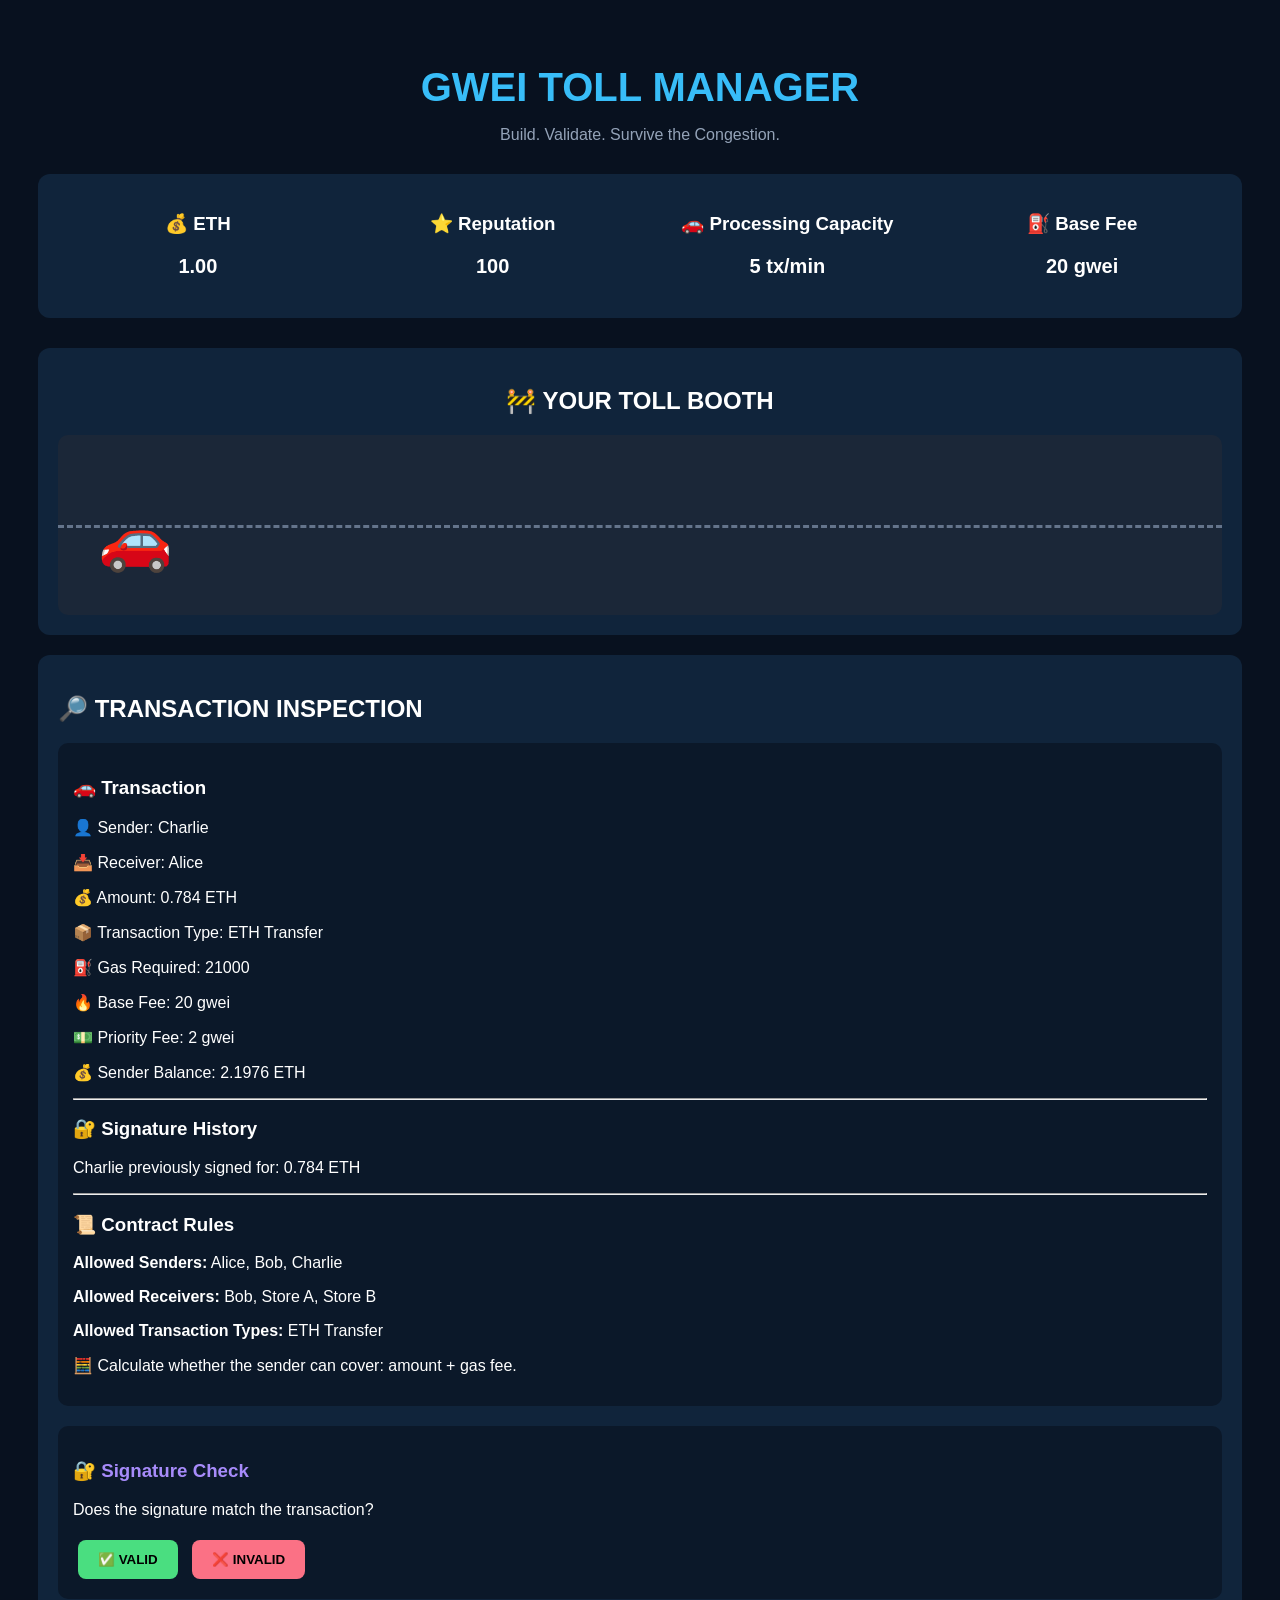
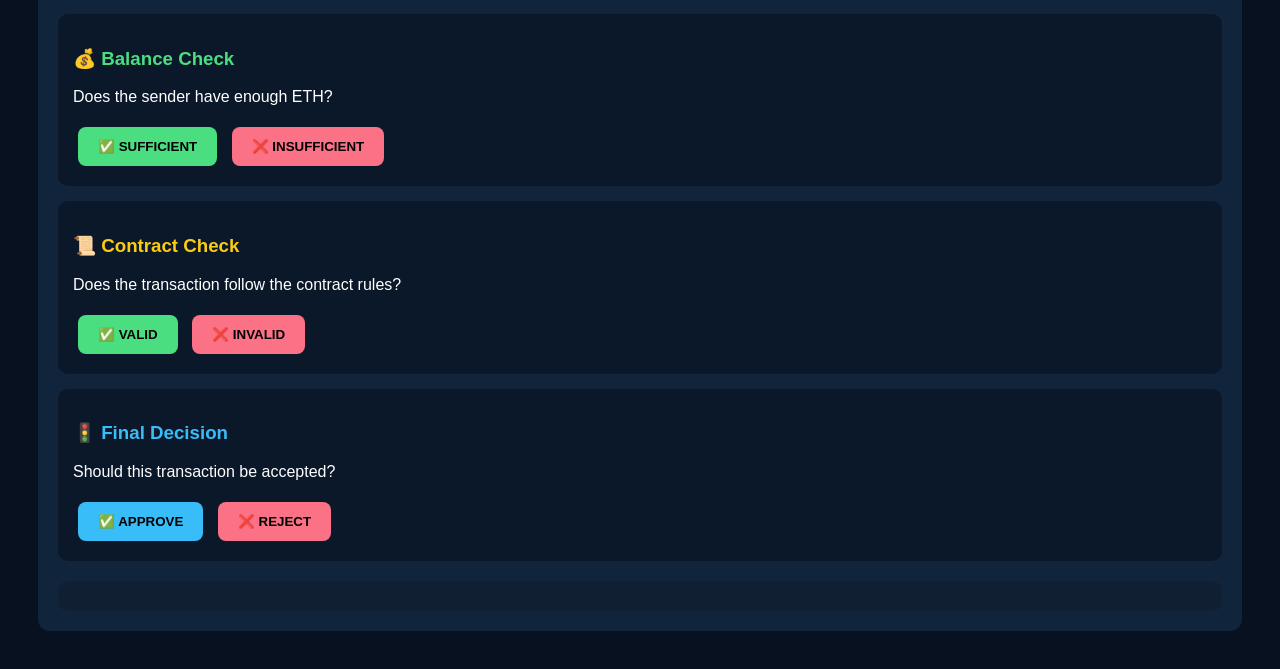
==== task2/gwei_toll_manager/index.html @ aa93d564 "added the game" ====
<!DOCTYPE html>
<html lang="en">

<head>

    <meta charset="UTF-8">

    <meta name="viewport" content="width=device-width, initial-scale=1.0">

    <title>Gwei Toll Manager</title>

    <link rel="stylesheet" href="style.css">

</head>


<body>

    <h1>GWEI TOLL MANAGER</h1>

    <p>Build. Validate. Survive the Congestion.</p>


    <!-- PLAYER STATS -->

    <div id="stats">

        <div class="stat">

            <h3>💰 ETH</h3>

            <p id="eth">1.00</p>

        </div>


        <div class="stat">

            <h3>⭐ Reputation</h3>

            <p id="reputation">100</p>

        </div>


        <div class="stat">

            <h3>🚗 Processing Capacity</h3>

            <p id="capacity">5 tx/min</p>

        </div>


        <div class="stat">

            <h3>⛽ Base Fee</h3>

            <p id="base-fee">20 gwei</p>

        </div>

    </div>



    <!-- TOLL BOOTH -->

    <div id="toll-booth">

        <h2>🚧 YOUR TOLL BOOTH</h2>

        <div id="road">

            <div id="car">

                🚗

            </div>

        </div>

    </div>



    <!-- TRANSACTION INSPECTION -->

    <div id="transaction-panel">

        <h2>🔎 TRANSACTION INSPECTION</h2>


        <div id="transaction-details">

            Select a car to inspect its transaction.

        </div>



        <!-- SIGNATURE CHECK -->

        <div id="signature-check">

            <h3>🔐 Signature Check</h3>

            <p>
                Does the signature match the transaction?
            </p>


            <button id="signature-valid">

                ✅ VALID

            </button>


            <button id="signature-invalid">

                ❌ INVALID

            </button>

        </div>



        <!-- BALANCE CHECK -->

        <div id="balance-check">

            <h3>💰 Balance Check</h3>

            <p>
                Does the sender have enough ETH?
            </p>


            <button id="balance-sufficient">

                ✅ SUFFICIENT

            </button>


            <button id="balance-insufficient">

                ❌ INSUFFICIENT

            </button>

        </div>



        <!-- CONTRACT CHECK -->

        <div id="contract-check">

            <h3>📜 Contract Check</h3>

            <p>
                Does the transaction follow the contract rules?
            </p>


            <button id="contract-valid">

                ✅ VALID

            </button>


            <button id="contract-invalid">

                ❌ INVALID

            </button>

        </div>



        <!-- FINAL DECISION -->

        <div id="final-decision">

            <h3>🚦 Final Decision</h3>

            <p>
                Should this transaction be accepted?
            </p>


            <button id="approve">

                ✅ APPROVE

            </button>


            <button id="reject">

                ❌ REJECT

            </button>

        </div>



        <!-- VALIDATION REPORT -->

        <div id="validation-report">

        </div>

    </div>


    <script src="game.js"></script>

</body>

</html>
---- task2/gwei_toll_manager/style.css ----
body {

    background-color: #08111f;

    color: white;

    font-family: Arial, sans-serif;

    text-align: center;

    padding: 30px;

}


/* TITLE */

h1 {

    color: #38bdf8;

    font-size: 40px;

    margin-bottom: 5px;

}


body > p {

    color: #94a3b8;

    margin-bottom: 30px;

}


/* PLAYER STATS */

#stats {

    display: flex;

    justify-content: space-around;

    gap: 15px;

    background-color: #10243b;

    padding: 20px;

    border-radius: 12px;

}


.stat {

    flex: 1;

}


.stat h3 {

    margin-bottom: 5px;

}


.stat p {

    font-size: 20px;

    font-weight: bold;

}


/* TOLL BOOTH */

#toll-booth {

    background-color: #10243b;

    margin-top: 30px;

    padding: 20px;

    border-radius: 12px;

}


#road {

    background-color: #1b2738;

    height: 180px;

    border-radius: 10px;

    position: relative;

    overflow: hidden;

}


/* ROAD MARKINGS */

#road::after {

    content: "";

    position: absolute;

    left: 0;

    right: 0;

    top: 50%;

    border-top: 3px dashed #64748b;

}


/* CAR */

#car {

    font-size: 60px;

    position: absolute;

    bottom: 40px;

    left: 40px;

}


/* TRANSACTION PANEL */

#transaction-panel {

    background-color: #10243b;

    margin-top: 20px;

    padding: 20px;

    border-radius: 12px;

    text-align: left;

}


/* TRANSACTION DETAILS */

#transaction-details {

    background-color: #0b1829;

    padding: 15px;

    border-radius: 10px;

    margin-bottom: 20px;

}


/* CHECK SECTIONS */

#signature-check,
#balance-check,
#contract-check,
#final-decision {

    background-color: #0b1829;

    padding: 15px;

    margin-top: 15px;

    border-radius: 10px;

}


#signature-check h3 {

    color: #a78bfa;

}


#balance-check h3 {

    color: #4ade80;

}


#contract-check h3 {

    color: #facc15;

}


#final-decision h3 {

    color: #38bdf8;

}


/* BUTTONS */

button {

    padding: 12px 20px;

    margin: 5px;

    border: none;

    border-radius: 8px;

    font-weight: bold;

    cursor: pointer;

}


button:hover {

    transform: scale(1.03);

}


#signature-valid,
#balance-sufficient,
#contract-valid {

    background-color: #4ade80;

}


#signature-invalid,
#balance-insufficient,
#contract-invalid {

    background-color: #fb7185;

}


#approve {

    background-color: #38bdf8;

}


#reject {

    background-color: #fb7185;

}


/* SELECTED ANSWER */

.selected {

    outline: 3px solid #38bdf8;

    transform: scale(1.03);

}


/* VALIDATION REPORT */

#validation-report {

    margin-top: 20px;

    padding: 15px;

    background-color: #111f32;

    border-radius: 10px;

}


/* MOBILE */

@media (max-width: 700px) {

    #stats {

        flex-direction: column;

    }

    body {

        padding: 15px;

    }

}
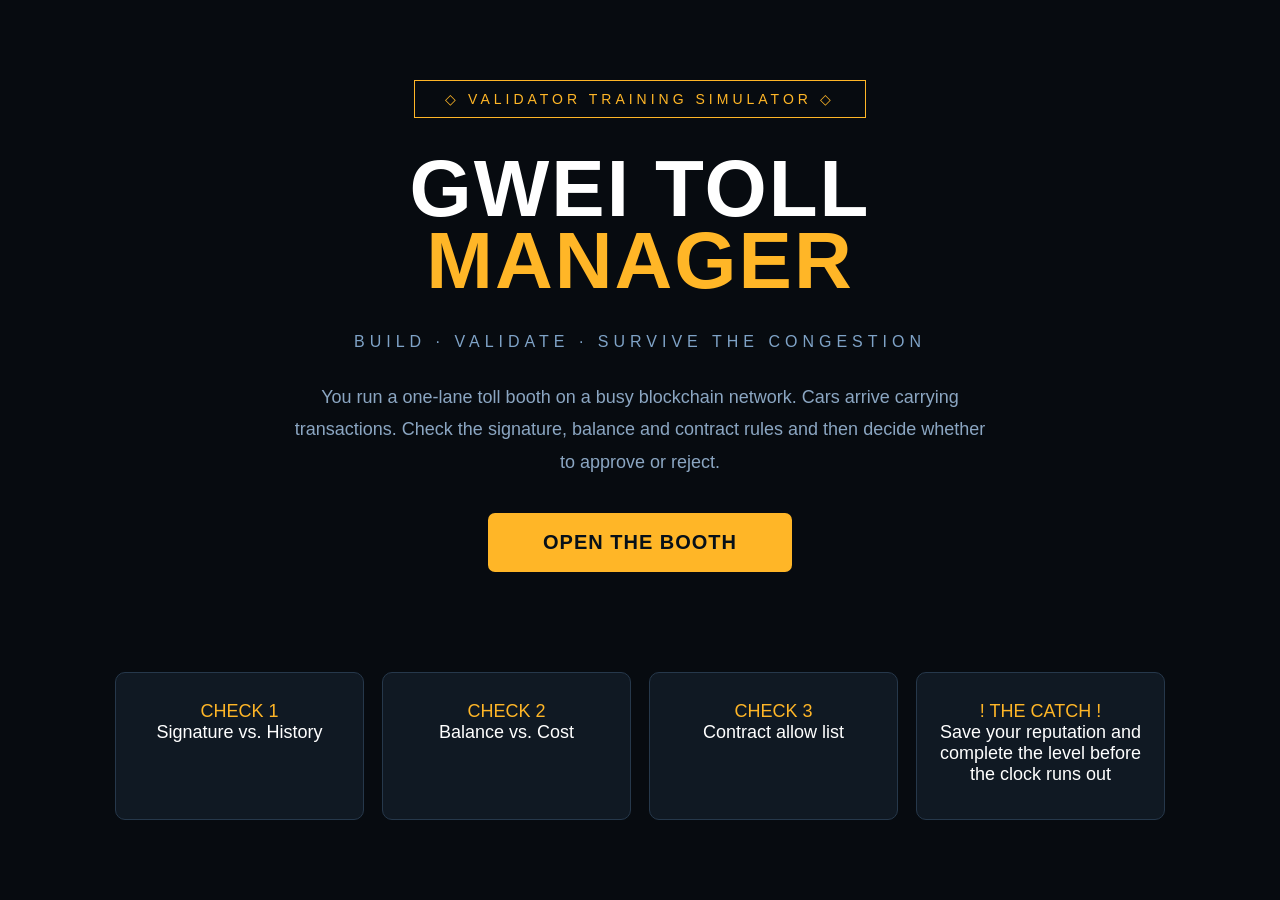
==== commit 4c8a8f29: "Completed the game" ====
--- a/task2/gwei_toll_manager/index.html
+++ b/task2/gwei_toll_manager/index.html
@@ -16,208 +16,434 @@
 
 <body>
 
-    <h1>GWEI TOLL MANAGER</h1>
-
-    <p>Build. Validate. Survive the Congestion.</p>
-
-
-    <!-- PLAYER STATS -->
-
-    <div id="stats">
-
-        <div class="stat">
-
-            <h3>💰 ETH</h3>
-
-            <p id="eth">1.00</p>
-
+    <main id="start-screen">
+
+        <div id="game-label">
+            ◇ VALIDATOR TRAINING SIMULATOR ◇
         </div>
 
-
-        <div class="stat">
-
-            <h3>⭐ Reputation</h3>
-
-            <p id="reputation">100</p>
-
+        <h1>
+            GWEI TOLL
+            <span>MANAGER</span> <!--used when u want to style a piece of text differently-->
+        </h1>
+
+        <p id="tagline">
+            BUILD · VALIDATE · SURVIVE THE CONGESTION
+        </p>
+
+        <p id="description">
+            You run a one-lane toll booth on a busy
+            blockchain network. Cars arrive carrying
+            transactions. Check the signature, balance
+            and contract rules and then decide whether
+            to approve or reject.
+        </p>
+
+        <button id="start-button">
+            OPEN THE BOOTH
+        </button>
+
+        <div id="game-rule">
+            <div class="rule-card">
+                <div class="rule-number">
+                    CHECK 1
+                </div>
+                
+            
+                <h3>
+                    Signature vs. History 
+                </h3>
+
+            </div>
+        
+
+            <div class="rule-card">
+                <div class="rule-number">
+                    CHECK 2
+                </div> 
+                <h3>
+                    Balance vs. Cost
+                </h3>
+            </div>
+            
+            <div class="rule-card">
+                <div class="rule-number">
+                    CHECK 3
+                </div>
+                <h3>
+                    Contract allow list
+                </h3>
+            </div>
+
+            <div class="rule-card">
+                <div class="rule-number">
+                    ! THE CATCH !
+                </div>
+                <h3>
+                    Save your reputation and complete the level before the clock runs out
+                </h3>
+            </div>
         </div>
-
-
-        <div class="stat">
-
-            <h3>🚗 Processing Capacity</h3>
-
-            <p id="capacity">5 tx/min</p>
-
+    </main>
+
+    <main id="game-screen">
+
+        <header id="game-header">
+
+            <h1>GWEI TOLL MANAGER</h1>
+
+            <div id="level-info">
+                ⭐ LEVEL 1
+            </div>
+
+        </header>
+
+        <section id="player-status">
+
+            <div class="status-card">
+
+                <span>BALANCE</span>
+
+                <strong id="eth">
+                    1.000 ETH
+                </strong>
+
+            </div>
+
+
+            <div class="status-card">
+
+                <span>REPUTATION</span>
+
+                <strong id="reputation">
+                    100
+                </strong>
+
+            </div>
+
+
+            <div class="status-card">
+
+                <span>LEVEL</span>
+
+                <strong id="capacity">
+                    
+                </strong>
+
+            </div>
+
+
+            <div class="status-card">
+
+                <span>QUOTA</span>
+
+                <strong id="quota">
+                    0 / 8
+                </strong>
+
+            </div>
+
+        </section>
+
+
+        <!-- NETWORK MONITOR -->
+
+        <section id="network-monitor">
+
+            <h2>
+                OVERHEAD NETWORK MONITOR
+            </h2>
+
+            <div id="congestion-bar">
+
+                <div id="congestion-level"></div>
+
+            </div>
+
+            <div id="congestion-text">
+
+                CONGESTION
+
+                <span id="congestion-percent">
+                    0%
+                </span>
+
+            </div>
+
+        </section>
+
+
+        <!-- MAIN GAME AREA -->
+        <!--class=status card for the four blocks because one CSS can style all four
+        and use id eg. id="eth","quota", etc for ones that need individually controlling usinf the js -->
+        <section id="game-area">
+
+
+            <!-- LEFT SIDE -->
+
+            <div id="left-column">
+
+
+                <!-- TOLL ROAD -->
+
+                <div id="toll-road">
+
+                    <div id="incoming-car">
+                        🚗
+                    </div>
+
+
+                    <div id="toll-booth">
+                        🚧
+
+                        <span>
+                            TOLL BOOTH
+                        </span>
+
+                    </div>
+
+                </div>
+
+
+                <!-- QUEUE -->
+
+                <div id="queue-area">
+
+                    <div class="booth-card">
+                        <!--strong is used for ones that need to be shown in bold-->
+                        <strong>
+                            BOOTH 1
+                        </strong>
+
+                        <span>
+                            (YOU)
+                        </span>
+
+                    </div>
+
+
+                    <div class="booth-card locked">
+
+                        🔒
+
+                        <span>
+                            LOCKED
+                        </span>
+
+                    </div>
+
+
+                    <p id="queue-count">
+                        Queue: 0 waiting
+                    </p>
+
+                </div>
+
+
+               
+
+            </div>
+
+
+            <!-- RIGHT SIDE -->
+
+            <div id="right-column">
+
+                 <!-- CONTRACT RULES -->
+
+                <div id="contract-rules">
+
+                    <h2>
+                        📜 CONTRACT RULES — THIS LEVEL
+                    </h2>
+
+
+                    <p>
+                        SENDERS OK:
+                        <span>Alice</span>
+                        <span>Bob</span>
+                        <span>Carol</span>
+                    </p>
+
+
+                    <p>
+                        RECEIVERS OK:
+                        <span>Dave</span>
+                        <span>Eve</span>
+                        <span>DEX Pool</span>
+                    </p>
+
+
+                    <p>
+                        TYPES OK:
+                        <span>Transfer</span>
+                        <span>Swap</span>
+                    </p>
+
+                </div>
+
+
+                <!-- TRANSACTION -->
+
+                <div id="transaction-panel">
+
+                    <div id="transaction-heading">
+
+                        🚙
+
+                        <h2 id="transaction-type">
+                            SWAP
+                        </h2>
+
+                    </div>
+
+
+                    <div id="transaction-timer">
+
+                        <div id="timer-bar"></div>
+
+                        <span id="time-remaining">
+                            25.4s
+                        </span>
+
+                    </div>
+
+
+                    <!-- TRANSACTION DETAILS -->
+
+                    <div id="transaction-details">
+
+    
+
+                    </div>
+
+
+                    <!-- CONTRACT CHECK -->
+
+                    <div class="evidence-card">
+
+                        <h3>
+                            1 · CONTRACT COMPLIANCE
+                        </h3>
+
+                        <p>
+                            Sender / Receiver
+                            <span id="contract-sender-receiver">
+                                —
+                            </span>
+                        </p>
+
+                        <p>
+                            Type requested
+                            <span id="contract-type">
+                                —
+                            </span>
+                        </p>
+
+                    </div>
+
+
+                    <!-- SIGNATURE CHECK -->
+
+                    <div class="evidence-card">
+
+                        <h3>
+                            2 · SIGNATURE HISTORY
+                        </h3>
+
+                        <p>
+                            Sender previously signed for
+                            <span id="signed-amount">
+                                —
+                            </span>
+                        </p>
+
+                        <p>
+                            This transaction claims
+                            <span id="claimed-amount">
+                                —
+                            </span>
+                        </p>
+
+                    </div>
+
+
+                    <!-- BALANCE CHECK -->
+
+                    <div class="evidence-card">
+
+                        <h3>
+                            3 · BALANCE CHECK
+                        </h3>
+
+                        <p>
+                            Sender's balance
+                            <span id="sender-balance">
+                                —
+                            </span>
+                        </p>
+
+                        <p>
+                            Amount + gas cost required
+                            <span id="total-cost">
+                                —
+                            </span>
+                        </p>
+
+                    </div>
+
+
+                    <!-- FINAL DECISION -->
+
+                    <div id="final-decision">
+
+                        <button id="approve">
+
+                            ▲ ACCEPT
+
+                            <small>
+                                raise the barrier
+                            </small>
+
+                        </button>
+
+
+                        <button id="reject">
+
+                            ▼ REJECT
+
+                            <small>
+                                block the car
+                            </small>
+
+                        </button>
+
+                    </div>
+
+                </div>
+
+            </div>
+
+        </section>
+    <div id="result-popup" class="result-popup">
+        <div class="result-box">
+            <h2 id="result-title">
+
+            </h2>
+            <div id="result-reasons">
+
+            </div>
+            <button id="continue-button">
+                CONTINUE
+            </button>
+
+            <button id="restart-button" style="display: none;">
+                RESTART LEVEL
+            </button>
         </div>
-
-
-        <div class="stat">
-
-            <h3>⛽ Base Fee</h3>
-
-            <p id="base-fee">20 gwei</p>
-
-        </div>
-
     </div>
 
-
-
-    <!-- TOLL BOOTH -->
-
-    <div id="toll-booth">
-
-        <h2>🚧 YOUR TOLL BOOTH</h2>
-
-        <div id="road">
-
-            <div id="car">
-
-                🚗
-
-            </div>
-
-        </div>
-
-    </div>
-
-
-
-    <!-- TRANSACTION INSPECTION -->
-
-    <div id="transaction-panel">
-
-        <h2>🔎 TRANSACTION INSPECTION</h2>
-
-
-        <div id="transaction-details">
-
-            Select a car to inspect its transaction.
-
-        </div>
-
-
-
-        <!-- SIGNATURE CHECK -->
-
-        <div id="signature-check">
-
-            <h3>🔐 Signature Check</h3>
-
-            <p>
-                Does the signature match the transaction?
-            </p>
-
-
-            <button id="signature-valid">
-
-                ✅ VALID
-
-            </button>
-
-
-            <button id="signature-invalid">
-
-                ❌ INVALID
-
-            </button>
-
-        </div>
-
-
-
-        <!-- BALANCE CHECK -->
-
-        <div id="balance-check">
-
-            <h3>💰 Balance Check</h3>
-
-            <p>
-                Does the sender have enough ETH?
-            </p>
-
-
-            <button id="balance-sufficient">
-
-                ✅ SUFFICIENT
-
-            </button>
-
-
-            <button id="balance-insufficient">
-
-                ❌ INSUFFICIENT
-
-            </button>
-
-        </div>
-
-
-
-        <!-- CONTRACT CHECK -->
-
-        <div id="contract-check">
-
-            <h3>📜 Contract Check</h3>
-
-            <p>
-                Does the transaction follow the contract rules?
-            </p>
-
-
-            <button id="contract-valid">
-
-                ✅ VALID
-
-            </button>
-
-
-            <button id="contract-invalid">
-
-                ❌ INVALID
-
-            </button>
-
-        </div>
-
-
-
-        <!-- FINAL DECISION -->
-
-        <div id="final-decision">
-
-            <h3>🚦 Final Decision</h3>
-
-            <p>
-                Should this transaction be accepted?
-            </p>
-
-
-            <button id="approve">
-
-                ✅ APPROVE
-
-            </button>
-
-
-            <button id="reject">
-
-                ❌ REJECT
-
-            </button>
-
-        </div>
-
-
-
-        <!-- VALIDATION REPORT -->
-
-        <div id="validation-report">
-
-        </div>
-
-    </div>
+    </main>
 
 
     <script src="game.js"></script>
--- a/task2/gwei_toll_manager/style.css
+++ b/task2/gwei_toll_manager/style.css
@@ -1,322 +1,734 @@
+/*general pg */
 body {
 
-    background-color: #08111f;
+    margin: 0;
+
+    background-color: #070b10;
 
     color: white;
 
     font-family: Arial, sans-serif;
 
+}
+/* # for id and . for classes in css */
+#start-screen {
+
+    min-height: 100vh;
+
+    display: flex;
+
+    flex-direction: column;
+
+    align-items: center;
+
+    justify-content: center;
+
     text-align: center;
 
+    padding: 40px;
+
+    box-sizing: border-box;
+
+}
+/*  GAME LABEL */
+
+#game-label {
+
+    border: 1px solid #ffb627;
+
+    color: #ffb627;
+
+    padding: 10px 30px;
+
+    letter-spacing: 4px;
+
+    font-size: 14px;
+
+    margin-bottom: 25px;
+
+}
+/* TITLE*/
+
+h1 {
+
+    font-size: 80px;
+
+    line-height: 0.9;
+
+    margin: 10px 0 20px;
+
+    letter-spacing: 2px;
+
+}
+
+
+h1 span {
+
+    display: block;
+
+    color: #ffb627;
+
+}
+/*TAGLINE*/
+
+#tagline {
+
+    color: #7fa3c7;
+
+    letter-spacing: 5px;
+
+    font-size: 16px;
+
+    margin-bottom: 30px;
+
+}
+/*DESCRIPTION*/
+
+#description {
+
+    max-width: 700px;
+
+    color: #8ba6c2;
+
+    font-size: 18px;
+
+    line-height: 1.8;
+
+    margin: 0 auto;
+
+}
+/*START BUTTON*/
+
+#start-button {
+
+    margin-top: 35px;
+
+    padding: 18px 55px;
+
+    background-color: #ffb627;
+
+    color: #071018;
+
+    border: none;
+
+    border-radius: 7px;
+
+    font-size: 20px;
+
+    font-weight: bold;
+
+    letter-spacing: 1px;
+
+    cursor: pointer;
+
+    transition: transform 0.2s;
+
+}
+
+/* selector:hover {
+    property: new-value;} */
+#start-button:hover {
+
+    transform: scale(1.05);
+
+}
+
+#game-rule {
+
+    display: flex;
+
+    flex-direction: row;
+
+    gap: 18px;
+
+    width: 100%;
+
+    max-width: 1050px;
+
+    margin-top: 100px; /* space from the start button */
+
+}
+
+.rule-card {
+
+    flex: 1;
+
+    background-color: #101923;
+
+    border: 1px solid #26384b;
+
+    border-radius: 10px;
+
+    padding: 28px 20px;
+
+    min-height: 90px;
+
+    transition: transform 0.2s, border-colour 0.2s;
+
+}
+
+.rule-card h3 {
+
+    margin: 0;
+
+    font-size: 18px;
+
+    font-weight: normal;
+
+}
+
+.rule-number{
+    margin: 0;
+
+    font-size: 18px;
+
+    font-weight: normal;
+
+    color:#ffb627
+
+}
+.rule-card:hover {
+
+    transform: translateY(-5px);
+
+    border-color: #ffb627;
+
+}
+
+#game-screen {
+
+    display: none;
+
+    min-height: 100vh;
+
+    padding: 25px;
+
+    box-sizing: border-box;
+
+}
+
+#game-header {
+
+    display: flex;
+
+    justify-content: space-between;
+
+    align-items: center;
+
+    padding-bottom: 15px;
+
+    border-bottom: 1px solid #26384b;
+
+}
+
+#game-header h1 {
+
+    font-size: 25px;
+
+    margin: 0;
+
+}
+
+#player-status {
+
+    display: flex;
+
+    gap: 15px;
+
+    margin-top: 15px;
+
+}
+
+.status-card {
+
+    flex: 1;
+
+    background-color: #101923;
+
+    border: 1px solid #26384b;
+
+    border-radius: 10px;
+
+    padding: 20px;
+
+}
+
+.status-card span {
+
+    display: block;
+
+    color: #7fa3c7;
+
+    font-size: 13px;
+
+    letter-spacing: 3px;
+
+}
+
+.status-card strong {
+
+    display: block;
+
+    margin-top: 10px;
+
+    font-size: 24px;
+
+    color: #ffb627;
+
+}
+
+#network-monitor {
+
+    margin-top: 15px;
+
+    padding: 20px;
+
+    background-color: #080e14;
+
+    border: 1px solid #26384b;
+
+    border-radius: 10px;
+
+}
+
+#network-monitor h2 {
+
+    margin: 0 0 15px;
+
+    color: #7fa3c7;
+
+    font-size: 16px;
+
+    letter-spacing: 3px;
+
+}
+
+#congestion-bar {
+
+    height: 12px;
+
+    background-color: #101923;
+
+    border: 1px solid #26384b;
+
+    border-radius: 10px;
+
+    overflow: hidden;
+
+}
+
+#congestion-level {
+
+    width: 0%;
+
+    height: 100%;
+
+    background-color: #20dca5;
+
+}
+
+#game-area {
+
+    display: flex;
+
+    gap: 15px;
+
+    margin-top: 15px;
+
+    align-items: flex-start;
+
+}
+
+#left-column {
+
+    width: 48%;
+
+}
+
+#right-column {
+
+    width: 52%;
+
+}
+
+#toll-road {
+
+    height: 220px;
+
+    background-color: #0c141d;
+
+    border: 1px solid #26384b;
+
+    border-radius: 10px;
+
+    position: relative; /*relative because the car will be positioned wiht it*/
+
+    overflow: hidden;
+
+}
+/* ::after means create an extra pseudo element after toll-road wihtout creatign another html element..for the dashed line*/
+#toll-road::after {
+
+    content: "";
+
+    position: absolute;
+
+    left: 0;
+
+    right: 0;
+
+    top: 55%;
+
+    border-top: 3px dashed #526579;
+
+}
+
+#incoming-car {
+
+    position: absolute;
+
+    left: 10%;
+
+    top: 50%;
+
+    transform: translateY(-50%);
+
+    font-size: 55px;
+
+    z-index: 2;
+
+}
+
+#toll-booth {
+
+    position: absolute;
+
+    right: 10%;
+
+    top: 50%;
+
+    transform: translateY(-50%);
+
+    display: flex;
+
+    flex-direction: column;
+
+    align-items: center;
+
+    font-size: 50px;
+
+    z-index: 2;
+
+}
+
+#toll-booth span {
+
+    color: #ffb627;
+
+    font-size: 12px;
+
+    letter-spacing: 2px;
+
+}
+#queue-area {
+
+    margin-top: 15px;
+
+    padding: 20px;
+
+    background-color: #101923;
+
+    border: 1px solid #26384b;
+
+    border-radius: 10px;
+
+    text-align: center;
+
+}
+.booth-card {
+
+    display: inline-flex;
+
+    flex-direction: column;
+
+    align-items: center;
+
+    padding: 15px 25px;
+
+    margin: 5px;
+
+    background-color: #172331;
+
+    border: 1px solid #ffb627;
+
+    border-radius: 6px;
+
+}
+
+.booth-card span {
+
+    color: #20dca5;
+
+    font-size: 12px;
+
+    margin-top: 5px;
+
+}
+
+.booth-card.locked {
+
+    border-color: #26384b;
+
+    opacity: 0.5;
+
+}
+
+#queue-count {
+
+    color: #7fa3c7;
+
+    letter-spacing: 2px;
+
+}
+#contract-rules {
+
+    background-color: #101923;
+
+    border: 1px solid #26384b;
+
+    border-radius: 10px;
+
+    padding: 20px;
+
+    margin-bottom: 15px;
+
+}
+
+#contract-rules h2 {
+
+    margin-top: 0;
+
+    color: #ffb627;
+
+    font-size: 17px;
+
+    letter-spacing: 3px;
+
+}
+
+#contract-rules p {
+
+    color: #7fa3c7;
+
+    margin: 10px 0;
+
+}
+
+#contract-rules p span {
+
+    display: inline-block;
+
+    background-color: #172331;
+
+    border: 1px solid #26384b;
+
+    border-radius: 20px;
+
+    padding: 5px 12px;
+
+    margin-left: 6px;
+
+    color: white;
+
+}
+
+#transaction-panel {
+
+    background-color: #101923;
+
+    border: 1px solid #26384b;
+
+    border-radius: 10px;
+
+    padding: 25px;
+
+}
+
+#transaction-heading {
+
+    display: flex;
+
+    align-items: center;
+
+    gap: 10px;
+
+}
+
+#transaction-heading h2 {
+
+    margin: 0;
+
+    color: white;
+
+}
+
+#transaction-timer {
+
+    display: flex;
+
+    align-items: center;
+
+    gap: 10px;
+
+    margin: 15px 0;
+
+}
+
+#timer-bar { /* dont put flex=1 if u want it to change visually with time */
+    width:100%;
+    height: 10px;
+
+    background-color: #20dca5;
+
+    border-radius: 10px;
+
+}
+
+#time-remaining {
+
+    color: #7fa3c7;
+
+}
+
+.evidence-card {
+
+    background-color: #0b121a;
+
+    border: 1px solid #26384b;
+
+    border-radius: 8px;
+
+    padding: 18px;
+
+    margin-top: 15px;
+
+}
+
+.evidence-card h3 {
+
+    margin-top: 0;
+
+    color: #7fa3c7;
+
+    letter-spacing: 2px;
+
+    font-size: 15px;
+
+}
+
+.evidence-card p {
+
+    display: flex;
+
+    justify-content: space-between;
+
+    gap: 20px;
+
+    color: white;
+
+    border-bottom: 1px dotted #26384b;
+
+    padding-bottom: 8px;
+
+}
+
+#final-decision {
+
+    display: flex;
+
+    gap: 15px;
+
+    margin-top: 20px;
+
+}
+
+#approve,
+#reject {
+
+    flex: 1;
+
+    min-height: 90px;
+
+    font-size: 24px;
+
+    font-weight: bold;
+
+}
+
+#approve {
+
+    background-color: #20dca5;
+
+}
+
+#reject {
+
+    background-color: #ff5055;
+
+}
+
+#final-decision small {
+
+    display: block;
+
+    margin-top: 8px;
+
+    font-size: 14px;
+
+    font-weight: normal;
+
+}
+
+.result-popup {
+    display: none;
+    position: fixed;
+    top: 0;
+    left: 0;
+    width: 100%;
+    height: 100%;
+    background: rgba(0, 0, 0, 0.7);
+    justify-content: center;
+    align-items: center;
+    z-index: 1000;
+}
+
+.result-box {
+    width: 500px;
+    max-width: 80%;
     padding: 30px;
-
-}
-
-
-/* TITLE */
-
-h1 {
-
-    color: #38bdf8;
-
+    background: #101820;
+    border: 1px solid #444;
+    border-radius: 12px;
+    text-align: center;
+}
+
+#result-title {
+    margin-bottom: 20px;
+}
+
+#result-reasons {
+    text-align: left;
+    margin-bottom: 25px;
+}
+
+#continue-button {
+    padding: 12px 25px;
+    cursor: pointer;
+}
+
+.queue-car {
+    position: absolute;
+    top: 50%;
+    transform: translateY(-50%);
     font-size: 40px;
-
-    margin-bottom: 5px;
-
-}
-
-
-body > p {
-
-    color: #94a3b8;
-
-    margin-bottom: 30px;
-
-}
-
-
-/* PLAYER STATS */
-
-#stats {
-
-    display: flex;
-
-    justify-content: space-around;
-
-    gap: 15px;
-
-    background-color: #10243b;
-
-    padding: 20px;
-
-    border-radius: 12px;
-
-}
-
-
-.stat {
-
-    flex: 1;
-
-}
-
-
-.stat h3 {
-
-    margin-bottom: 5px;
-
-}
-
-
-.stat p {
-
-    font-size: 20px;
-
-    font-weight: bold;
-
-}
-
-
-/* TOLL BOOTH */
-
-#toll-booth {
-
-    background-color: #10243b;
-
-    margin-top: 30px;
-
-    padding: 20px;
-
-    border-radius: 12px;
-
-}
-
-
-#road {
-
-    background-color: #1b2738;
-
-    height: 180px;
-
-    border-radius: 10px;
-
-    position: relative;
-
-    overflow: hidden;
-
-}
-
-
-/* ROAD MARKINGS */
-
-#road::after {
-
-    content: "";
-
-    position: absolute;
-
-    left: 0;
-
-    right: 0;
-
-    top: 50%;
-
-    border-top: 3px dashed #64748b;
-
-}
-
-
-/* CAR */
-
-#car {
-
-    font-size: 60px;
-
-    position: absolute;
-
-    bottom: 40px;
-
-    left: 40px;
-
-}
-
-
-/* TRANSACTION PANEL */
-
-#transaction-panel {
-
-    background-color: #10243b;
-
-    margin-top: 20px;
-
-    padding: 20px;
-
-    border-radius: 12px;
-
-    text-align: left;
-
-}
-
-
-/* TRANSACTION DETAILS */
-
-#transaction-details {
-
-    background-color: #0b1829;
-
-    padding: 15px;
-
-    border-radius: 10px;
-
-    margin-bottom: 20px;
-
-}
-
-
-/* CHECK SECTIONS */
-
-#signature-check,
-#balance-check,
-#contract-check,
-#final-decision {
-
-    background-color: #0b1829;
-
-    padding: 15px;
-
-    margin-top: 15px;
-
-    border-radius: 10px;
-
-}
-
-
-#signature-check h3 {
-
-    color: #a78bfa;
-
-}
-
-
-#balance-check h3 {
-
-    color: #4ade80;
-
-}
-
-
-#contract-check h3 {
-
-    color: #facc15;
-
-}
-
-
-#final-decision h3 {
-
-    color: #38bdf8;
-
-}
-
-
-/* BUTTONS */
-
-button {
-
-    padding: 12px 20px;
-
-    margin: 5px;
-
-    border: none;
-
-    border-radius: 8px;
-
-    font-weight: bold;
-
-    cursor: pointer;
-
-}
-
-
-button:hover {
-
-    transform: scale(1.03);
-
-}
-
-
-#signature-valid,
-#balance-sufficient,
-#contract-valid {
-
-    background-color: #4ade80;
-
-}
-
-
-#signature-invalid,
-#balance-insufficient,
-#contract-invalid {
-
-    background-color: #fb7185;
-
-}
-
-
-#approve {
-
-    background-color: #38bdf8;
-
-}
-
-
-#reject {
-
-    background-color: #fb7185;
-
-}
-
-
-/* SELECTED ANSWER */
-
-.selected {
-
-    outline: 3px solid #38bdf8;
-
-    transform: scale(1.03);
-
-}
-
-
-/* VALIDATION REPORT */
-
-#validation-report {
-
-    margin-top: 20px;
-
-    padding: 15px;
-
-    background-color: #111f32;
-
-    border-radius: 10px;
-
-}
-
-
-/* MOBILE */
-
-@media (max-width: 700px) {
-
-    #stats {
-
-        flex-direction: column;
-
-    }
-
-    body {
-
-        padding: 15px;
-
-    }
-
 }
